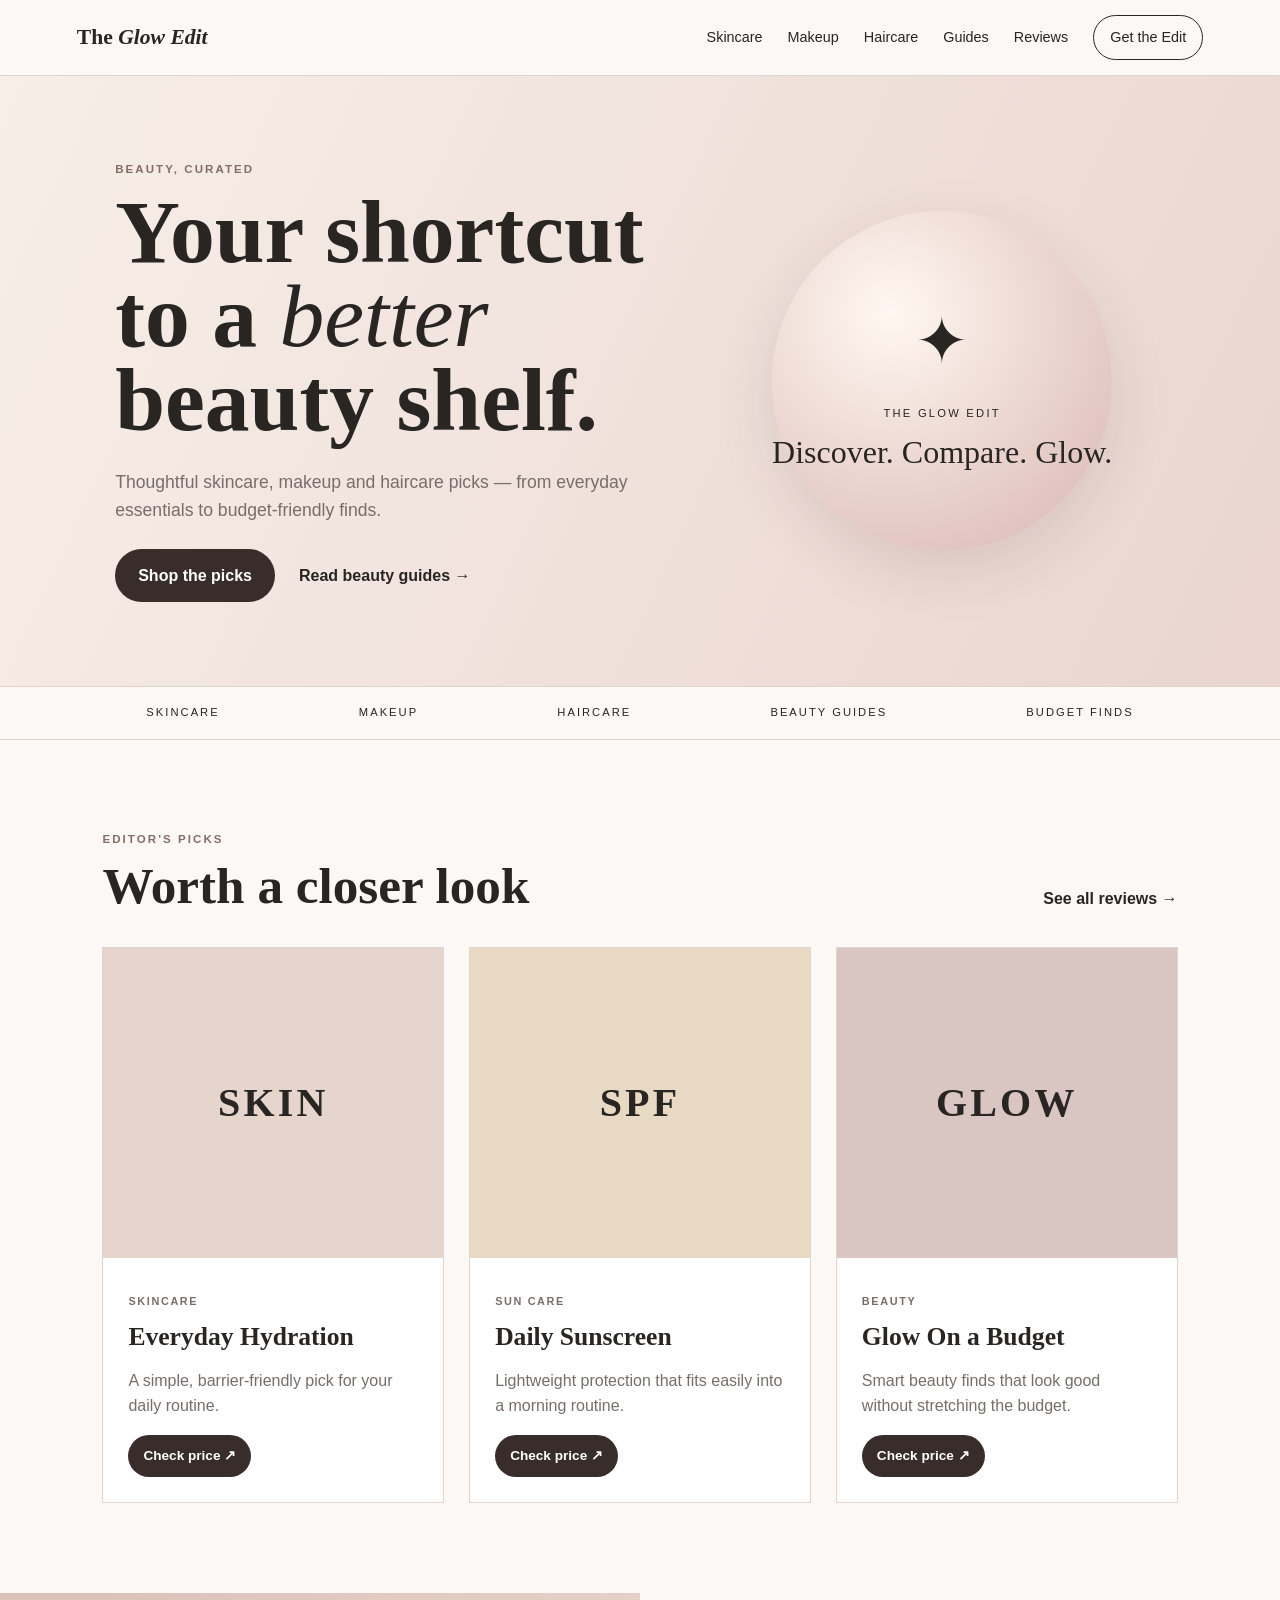
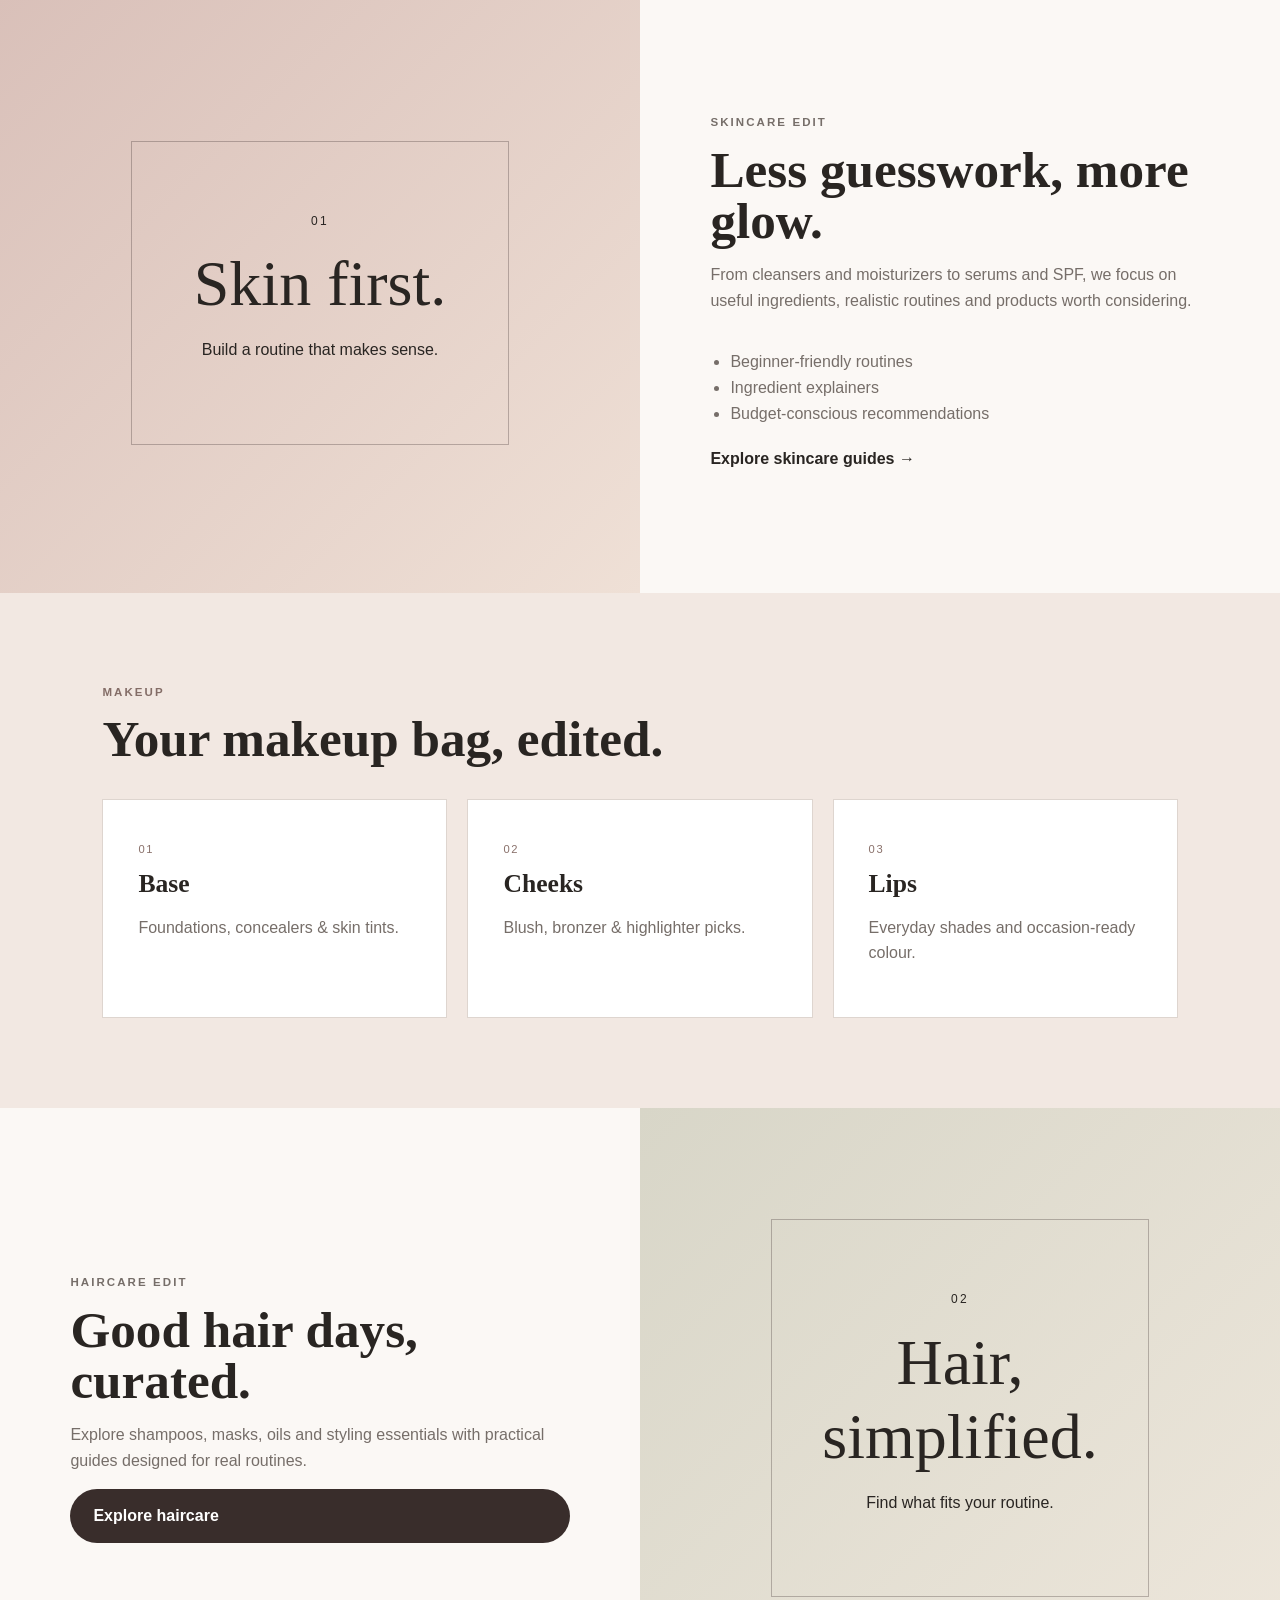
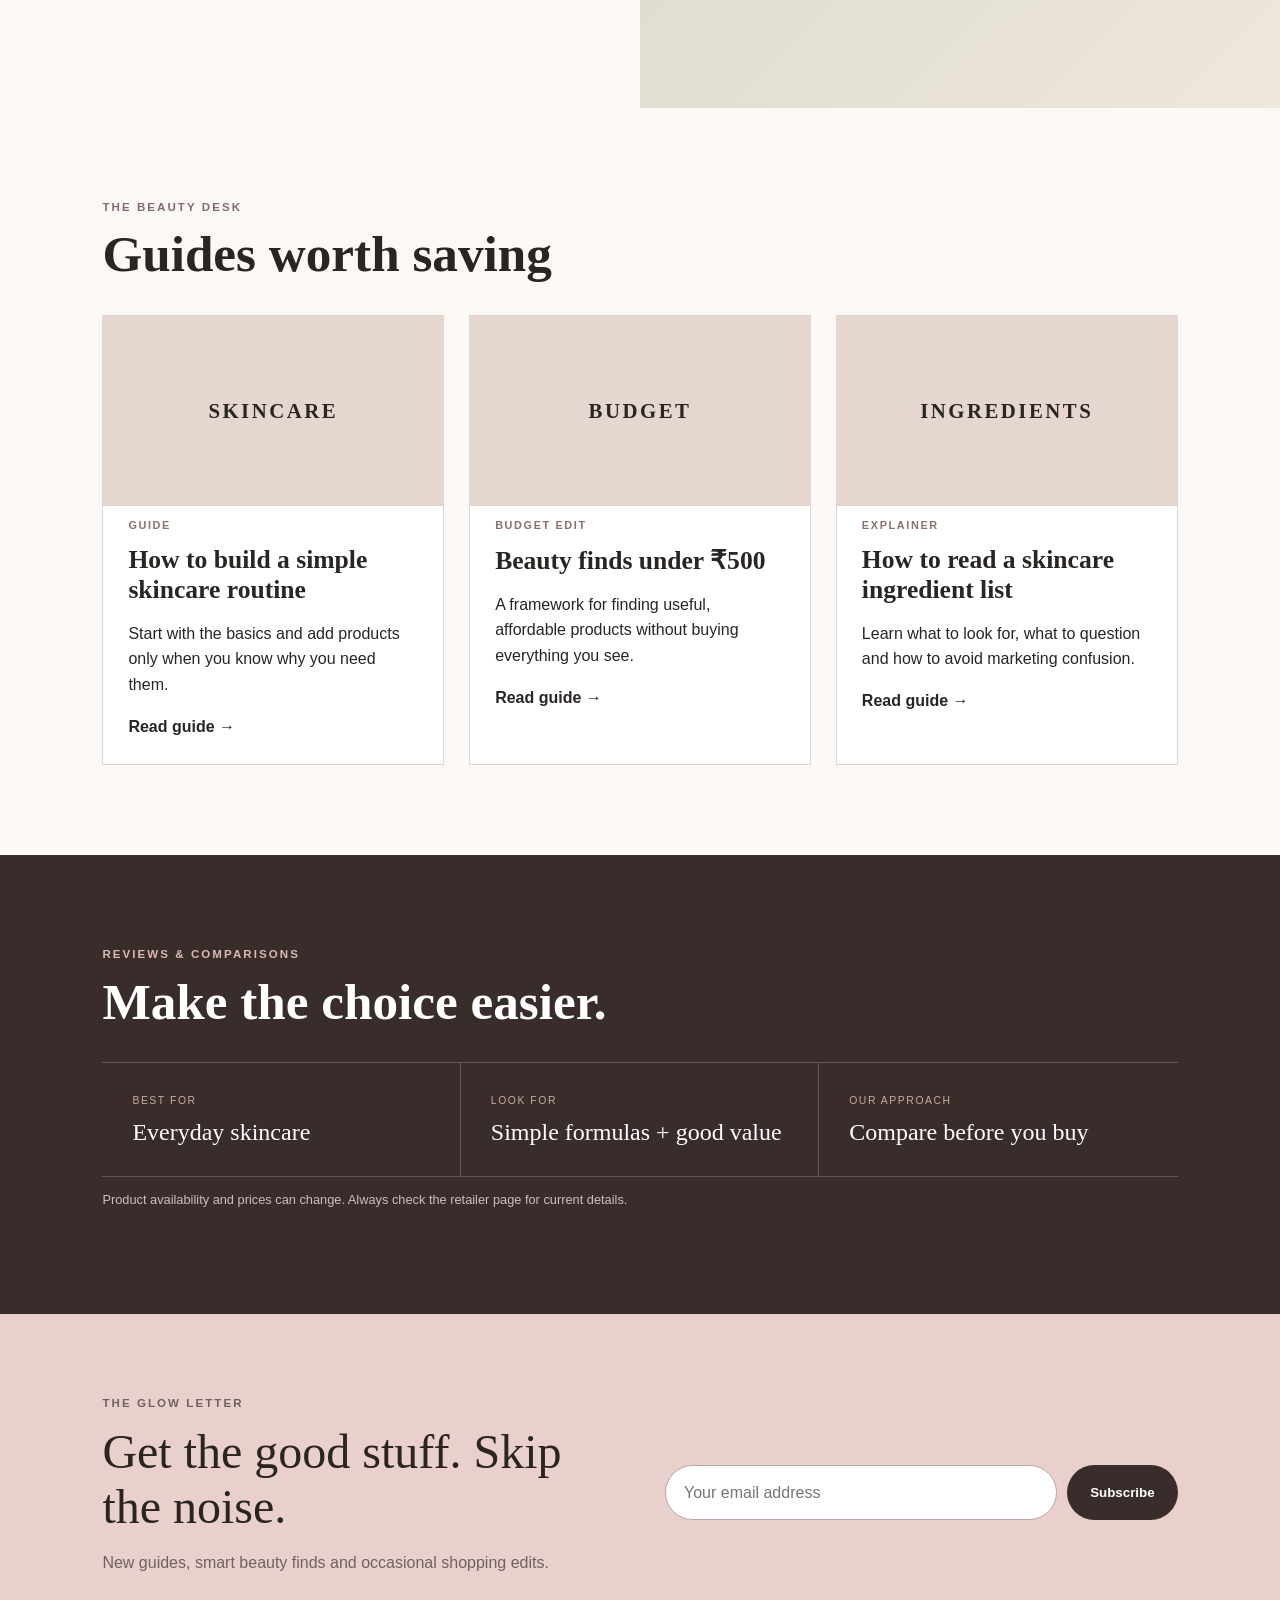
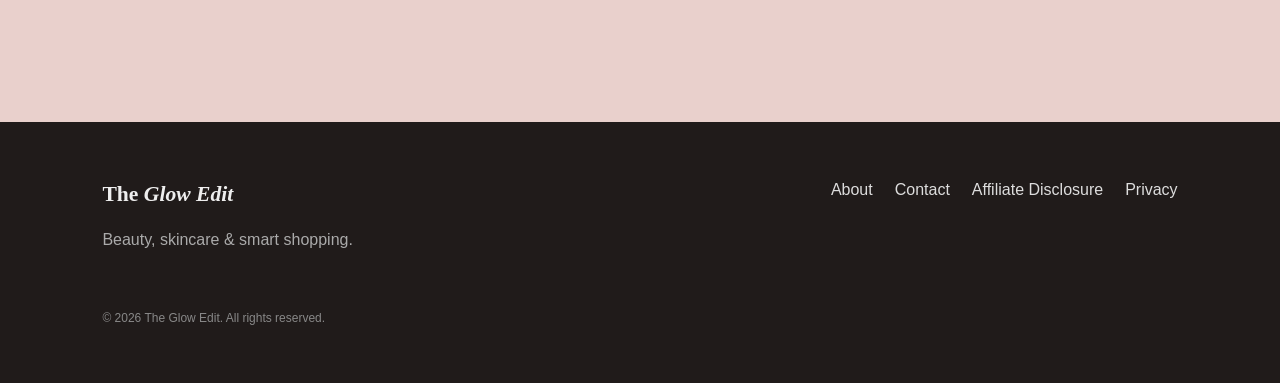
==== index.html @ 66f4ce57 "Add files via upload" ====
<!doctype html>
<html lang="en">
<head>
  <meta charset="utf-8">
  <meta name="viewport" content="width=device-width, initial-scale=1">
  <title>The Glow Edit — Beauty, Skincare & Smart Shopping</title>
  <meta name="description" content="The Glow Edit curates skincare, makeup and haircare recommendations, reviews and beauty guides.">
  <link rel="stylesheet" href="style.css">
</head>
<body>
<header class="site-header">
  <a class="brand" href="index.html">The <span>Glow Edit</span></a>
  <button class="menu-toggle" aria-label="Open menu">☰</button>
  <nav class="nav">
    <a href="#skincare">Skincare</a>
    <a href="#makeup">Makeup</a>
    <a href="#haircare">Haircare</a>
    <a href="#guides">Guides</a>
    <a href="#reviews">Reviews</a>
    <a class="nav-cta" href="#newsletter">Get the Edit</a>
  </nav>
</header>

<main>
<section class="hero">
  <div class="hero-copy">
    <p class="eyebrow">BEAUTY, CURATED</p>
    <h1>Your shortcut to a <em>better</em> beauty shelf.</h1>
    <p class="hero-text">Thoughtful skincare, makeup and haircare picks — from everyday essentials to budget-friendly finds.</p>
    <div class="hero-actions">
      <a class="button" href="#featured">Shop the picks</a>
      <a class="text-link" href="#guides">Read beauty guides →</a>
    </div>
  </div>
  <div class="hero-card">
    <div class="hero-circle">✦</div>
    <p>THE GLOW EDIT</p>
    <strong>Discover. Compare. Glow.</strong>
  </div>
</section>

<section class="ticker"><span>SKINCARE</span><span>MAKEUP</span><span>HAIRCARE</span><span>BEAUTY GUIDES</span><span>BUDGET FINDS</span></section>

<section id="featured" class="section">
  <div class="section-head">
    <div><p class="eyebrow">EDITOR'S PICKS</p><h2>Worth a closer look</h2></div>
    <a class="text-link" href="#reviews">See all reviews →</a>
  </div>
  <div class="product-grid">
    <article class="product-card">
      <div class="product-art art-1"><span>SKIN</span></div>
      <div class="product-body"><p class="category">SKINCARE</p><h3>Everyday Hydration</h3><p>A simple, barrier-friendly pick for your daily routine.</p><a class="button small" href="https://www.amazon.in/" target="_blank" rel="sponsored noopener">Check price ↗</a></div>
    </article>
    <article class="product-card">
      <div class="product-art art-2"><span>SPF</span></div>
      <div class="product-body"><p class="category">SUN CARE</p><h3>Daily Sunscreen</h3><p>Lightweight protection that fits easily into a morning routine.</p><a class="button small" href="https://www.amazon.in/" target="_blank" rel="sponsored noopener">Check price ↗</a></div>
    </article>
    <article class="product-card">
      <div class="product-art art-3"><span>GLOW</span></div>
      <div class="product-body"><p class="category">BEAUTY</p><h3>Glow On a Budget</h3><p>Smart beauty finds that look good without stretching the budget.</p><a class="button small" href="https://www.amazon.in/" target="_blank" rel="sponsored noopener">Check price ↗</a></div>
    </article>
  </div>
</section>

<section id="skincare" class="split-section">
  <div class="editorial-art"><div><span>01</span><h2>Skin first.</h2><p>Build a routine that makes sense.</p></div></div>
  <div class="split-copy"><p class="eyebrow">SKINCARE EDIT</p><h2>Less guesswork, more glow.</h2><p>From cleansers and moisturizers to serums and SPF, we focus on useful ingredients, realistic routines and products worth considering.</p><ul><li>Beginner-friendly routines</li><li>Ingredient explainers</li><li>Budget-conscious recommendations</li></ul><a class="text-link" href="#guides">Explore skincare guides →</a></div>
</section>

<section id="makeup" class="section soft">
  <div class="section-head"><div><p class="eyebrow">MAKEUP</p><h2>Your makeup bag, edited.</h2></div></div>
  <div class="mini-grid">
    <a class="mini-card" href="#reviews"><span>01</span><h3>Base</h3><p>Foundations, concealers & skin tints.</p></a>
    <a class="mini-card" href="#reviews"><span>02</span><h3>Cheeks</h3><p>Blush, bronzer & highlighter picks.</p></a>
    <a class="mini-card" href="#reviews"><span>03</span><h3>Lips</h3><p>Everyday shades and occasion-ready colour.</p></a>
  </div>
</section>

<section id="haircare" class="split-section reverse">
  <div class="split-copy"><p class="eyebrow">HAIRCARE EDIT</p><h2>Good hair days, curated.</h2><p>Explore shampoos, masks, oils and styling essentials with practical guides designed for real routines.</p><a class="button" href="#guides">Explore haircare</a></div>
  <div class="editorial-art hair-art"><div><span>02</span><h2>Hair, simplified.</h2><p>Find what fits your routine.</p></div></div>
</section>

<section id="guides" class="section">
  <div class="section-head"><div><p class="eyebrow">THE BEAUTY DESK</p><h2>Guides worth saving</h2></div></div>
  <div class="article-grid">
    <article class="article"><div class="article-image">SKINCARE</div><p class="category">GUIDE</p><h3>How to build a simple skincare routine</h3><p>Start with the basics and add products only when you know why you need them.</p><a class="text-link" href="guides.html#routine">Read guide →</a></article>
    <article class="article"><div class="article-image">BUDGET</div><p class="category">BUDGET EDIT</p><h3>Beauty finds under ₹500</h3><p>A framework for finding useful, affordable products without buying everything you see.</p><a class="text-link" href="guides.html#budget">Read guide →</a></article>
    <article class="article"><div class="article-image">INGREDIENTS</div><p class="category">EXPLAINER</p><h3>How to read a skincare ingredient list</h3><p>Learn what to look for, what to question and how to avoid marketing confusion.</p><a class="text-link" href="guides.html#ingredients">Read guide →</a></article>
  </div>
</section>

<section id="reviews" class="section dark">
  <div class="section-head"><div><p class="eyebrow">REVIEWS & COMPARISONS</p><h2>Make the choice easier.</h2></div></div>
  <div class="comparison">
    <div><span>BEST FOR</span><strong>Everyday skincare</strong></div>
    <div><span>LOOK FOR</span><strong>Simple formulas + good value</strong></div>
    <div><span>OUR APPROACH</span><strong>Compare before you buy</strong></div>
  </div>
  <p class="disclaimer">Product availability and prices can change. Always check the retailer page for current details.</p>
</section>

<section id="newsletter" class="newsletter">
  <div><p class="eyebrow">THE GLOW LETTER</p><h2>Get the good stuff. Skip the noise.</h2><p>New guides, smart beauty finds and occasional shopping edits.</p></div>
  <form onsubmit="subscribe(event)"><input id="email" type="email" placeholder="Your email address" required><button class="button" type="submit">Subscribe</button></form>
  <p id="form-message" class="form-message"></p>
</section>
</main>

<footer>
  <div class="footer-brand"><a class="brand" href="index.html">The <span>Glow Edit</span></a><p>Beauty, skincare & smart shopping.</p></div>
  <div class="footer-links"><a href="about.html">About</a><a href="contact.html">Contact</a><a href="disclosure.html">Affiliate Disclosure</a><a href="privacy.html">Privacy</a></div>
  <p class="copyright">© 2026 The Glow Edit. All rights reserved.</p>
</footer>
<script src="script.js"></script>
</body>
</html>
---- style.css ----
:root{--ink:#292522;--muted:#766e69;--paper:#fbf8f5;--cream:#f3e8df;--rose:#e8c8c4;--deep:#392d2b;--line:#ded5cf;--white:#fff}*{box-sizing:border-box}html{scroll-behavior:smooth}body{margin:0;background:var(--paper);color:var(--ink);font-family:Arial,Helvetica,sans-serif;line-height:1.6}a{color:inherit;text-decoration:none}.site-header{height:76px;padding:0 6%;display:flex;align-items:center;justify-content:space-between;border-bottom:1px solid var(--line);background:rgba(251,248,245,.95);position:sticky;top:0;z-index:10;backdrop-filter:blur(8px)}.brand{font-family:Georgia,serif;font-size:1.35rem;font-weight:700}.brand span{font-style:italic}.nav{display:flex;gap:25px;align-items:center;font-size:.9rem}.nav a:hover,.text-link:hover{opacity:.65}.nav-cta{padding:10px 16px;border:1px solid var(--ink);border-radius:30px}.menu-toggle{display:none;background:none;border:0;font-size:1.5rem}.hero{min-height:610px;padding:80px 9%;display:grid;grid-template-columns:1.1fr .9fr;align-items:center;gap:60px;background:linear-gradient(115deg,#f7eee8,#ead5d0)}.eyebrow{font-size:.72rem;letter-spacing:.18em;font-weight:700;margin:0 0 12px;color:#846d67}.hero h1{font:700 clamp(3.2rem,7vw,6.2rem)/.94 Georgia,serif;max-width:800px;margin:0}.hero h1 em{font-weight:400}.hero-text{max-width:570px;font-size:1.1rem;color:var(--muted);margin:25px 0}.hero-actions{display:flex;gap:24px;align-items:center}.button{display:inline-block;background:var(--deep);color:white;border:0;border-radius:30px;padding:14px 23px;font-weight:700;cursor:pointer}.button.small{padding:10px 15px;font-size:.85rem}.text-link{font-weight:700}.hero-card{aspect-ratio:1/1;max-width:430px;margin:auto;border-radius:50%;background:radial-gradient(circle at 35% 30%,#fff7f1,#d8b5b0);display:flex;flex-direction:column;justify-content:center;align-items:center;text-align:center;box-shadow:0 20px 60px rgba(65,45,40,.12)}.hero-circle{font-size:4rem;font-family:Georgia,serif}.hero-card p{letter-spacing:.2em;font-size:.7rem}.hero-card strong{font:2rem Georgia,serif}.ticker{display:flex;justify-content:space-around;padding:17px 6%;font-size:.7rem;letter-spacing:.18em;border-bottom:1px solid var(--line);border-top:1px solid var(--line)}.section{padding:90px 8%}.section.soft{background:#f2e8e2}.section-head{display:flex;justify-content:space-between;align-items:end;margin-bottom:35px}.section h2,.split-copy h2{font:700 clamp(2.2rem,4vw,4rem)/1 Georgia,serif;margin:0}.product-grid{display:grid;grid-template-columns:repeat(3,1fr);gap:25px}.product-card{background:white;border:1px solid var(--line)}.product-art{height:310px;display:flex;align-items:center;justify-content:center;font:700 2.5rem Georgia,serif;letter-spacing:.08em}.art-1{background:#e5d5cc}.art-2{background:#e7d9c4}.art-3{background:#d9c5c1}.product-body{padding:25px}.category{font-size:.68rem;letter-spacing:.15em;font-weight:700;color:#8a716b}.product-body h3,.article h3,.mini-card h3{font:700 1.6rem Georgia,serif;margin:8px 0}.product-body p{color:var(--muted)}.split-section{display:grid;grid-template-columns:1fr 1fr;min-height:600px}.split-section.reverse .split-copy{order:1}.split-section.reverse .editorial-art{order:2}.editorial-art{background:linear-gradient(135deg,#d9c0b9,#efe0d6);display:flex;align-items:center;justify-content:center;text-align:center;padding:50px}.editorial-art div{border:1px solid rgba(57,45,43,.3);padding:65px 50px;width:70%;max-width:420px}.editorial-art span{letter-spacing:.2em;font-size:.75rem}.editorial-art h2{font:4rem Georgia,serif;margin:15px 0}.split-copy{padding:90px 11%;display:flex;flex-direction:column;justify-content:center}.split-copy p{max-width:550px;color:var(--muted)}.split-copy ul{padding-left:20px;color:var(--muted);margin:20px 0}.hair-art{background:linear-gradient(135deg,#d8d6c8,#eee7dc)}.mini-grid{display:grid;grid-template-columns:repeat(3,1fr);gap:20px}.mini-card{padding:35px;background:#fff;border:1px solid var(--line);transition:.2s}.mini-card:hover{transform:translateY(-4px)}.mini-card span{font-size:.7rem;letter-spacing:.15em;color:#8a716b}.mini-card p{color:var(--muted)}.article-grid{display:grid;grid-template-columns:repeat(3,1fr);gap:25px}.article{background:white;border:1px solid var(--line);padding-bottom:25px}.article>*:not(.article-image){margin-left:25px;margin-right:25px}.article-image{height:190px;background:#e5d7d0;display:flex;align-items:center;justify-content:center;font:700 1.3rem Georgia,serif;letter-spacing:.12em}.dark{background:var(--deep);color:white}.dark .eyebrow{color:#d9b9b2}.comparison{display:grid;grid-template-columns:repeat(3,1fr);border-top:1px solid #665652;border-bottom:1px solid #665652;margin-top:30px}.comparison div{padding:30px;border-right:1px solid #665652}.comparison div:last-child{border-right:0}.comparison span{display:block;font-size:.65rem;letter-spacing:.15em;color:#c9aaa4}.comparison strong{display:block;font:1.5rem Georgia,serif;margin-top:10px}.disclaimer{color:#cdbebb;font-size:.8rem}.newsletter{padding:80px 8%;display:grid;grid-template-columns:1fr 1fr;gap:50px;align-items:center;background:#e9d0cc}.newsletter h2{font:3rem Georgia,serif;margin:0}.newsletter p{color:#6e625f}.newsletter form{display:flex;gap:10px}.newsletter input{flex:1;border:1px solid #b9a6a0;background:white;border-radius:30px;padding:14px 18px;font:inherit}.form-message{grid-column:2;margin:0!important}.page{max-width:950px;margin:auto;padding:90px 7%;min-height:70vh}.page h1{font:700 clamp(3rem,7vw,5.5rem)/1 Georgia,serif;margin:0 0 20px}.lead{font-size:1.2rem;color:var(--muted);max-width:720px}.prose{margin-top:45px;max-width:760px}.prose h3{font:1.7rem Georgia,serif;margin-top:35px}.guide{border-top:1px solid var(--line);padding:50px 0}.guide h2{font:2.4rem Georgia,serif}.guide p,.guide li{color:var(--muted)}.contact-box{margin-top:35px;background:white;border:1px solid var(--line);padding:30px;max-width:600px}footer{padding:55px 8%;background:#201b1a;color:#eee;display:grid;grid-template-columns:1fr 1fr;gap:30px}.footer-brand p{color:#aaa}.footer-links{display:flex;justify-content:flex-end;gap:22px;flex-wrap:wrap;color:#ddd}.copyright{grid-column:1/-1;color:#888;font-size:.75rem;margin:10px 0 0}@media(max-width:800px){.site-header{height:68px}.menu-toggle{display:block}.nav{display:none;position:absolute;left:0;right:0;top:68px;background:var(--paper);padding:20px 6%;flex-direction:column;align-items:flex-start;border-bottom:1px solid var(--line)}.nav.open{display:flex}.hero{grid-template-columns:1fr;padding:60px 7%;min-height:auto}.hero-card{width:70%;margin-top:20px}.ticker{overflow:hidden;gap:35px;justify-content:flex-start;white-space:nowrap}.product-grid,.article-grid,.mini-grid{grid-template-columns:1fr}.split-section{grid-template-columns:1fr}.split-section.reverse .split-copy,.split-section.reverse .editorial-art{order:initial}.editorial-art{min-height:420px}.split-copy{padding:65px 8%}.section{padding:65px 7%}.section-head{align-items:start;gap:15px;flex-direction:column}.comparison{grid-template-columns:1fr}.comparison div{border-right:0;border-bottom:1px solid #665652}.newsletter{grid-template-columns:1fr;padding:65px 7%}.newsletter h2{font-size:2.4rem}.newsletter form{flex-direction:column}.form-message{grid-column:1}.footer-links{justify-content:flex-start}footer{grid-template-columns:1fr}.copyright{grid-column:1}}
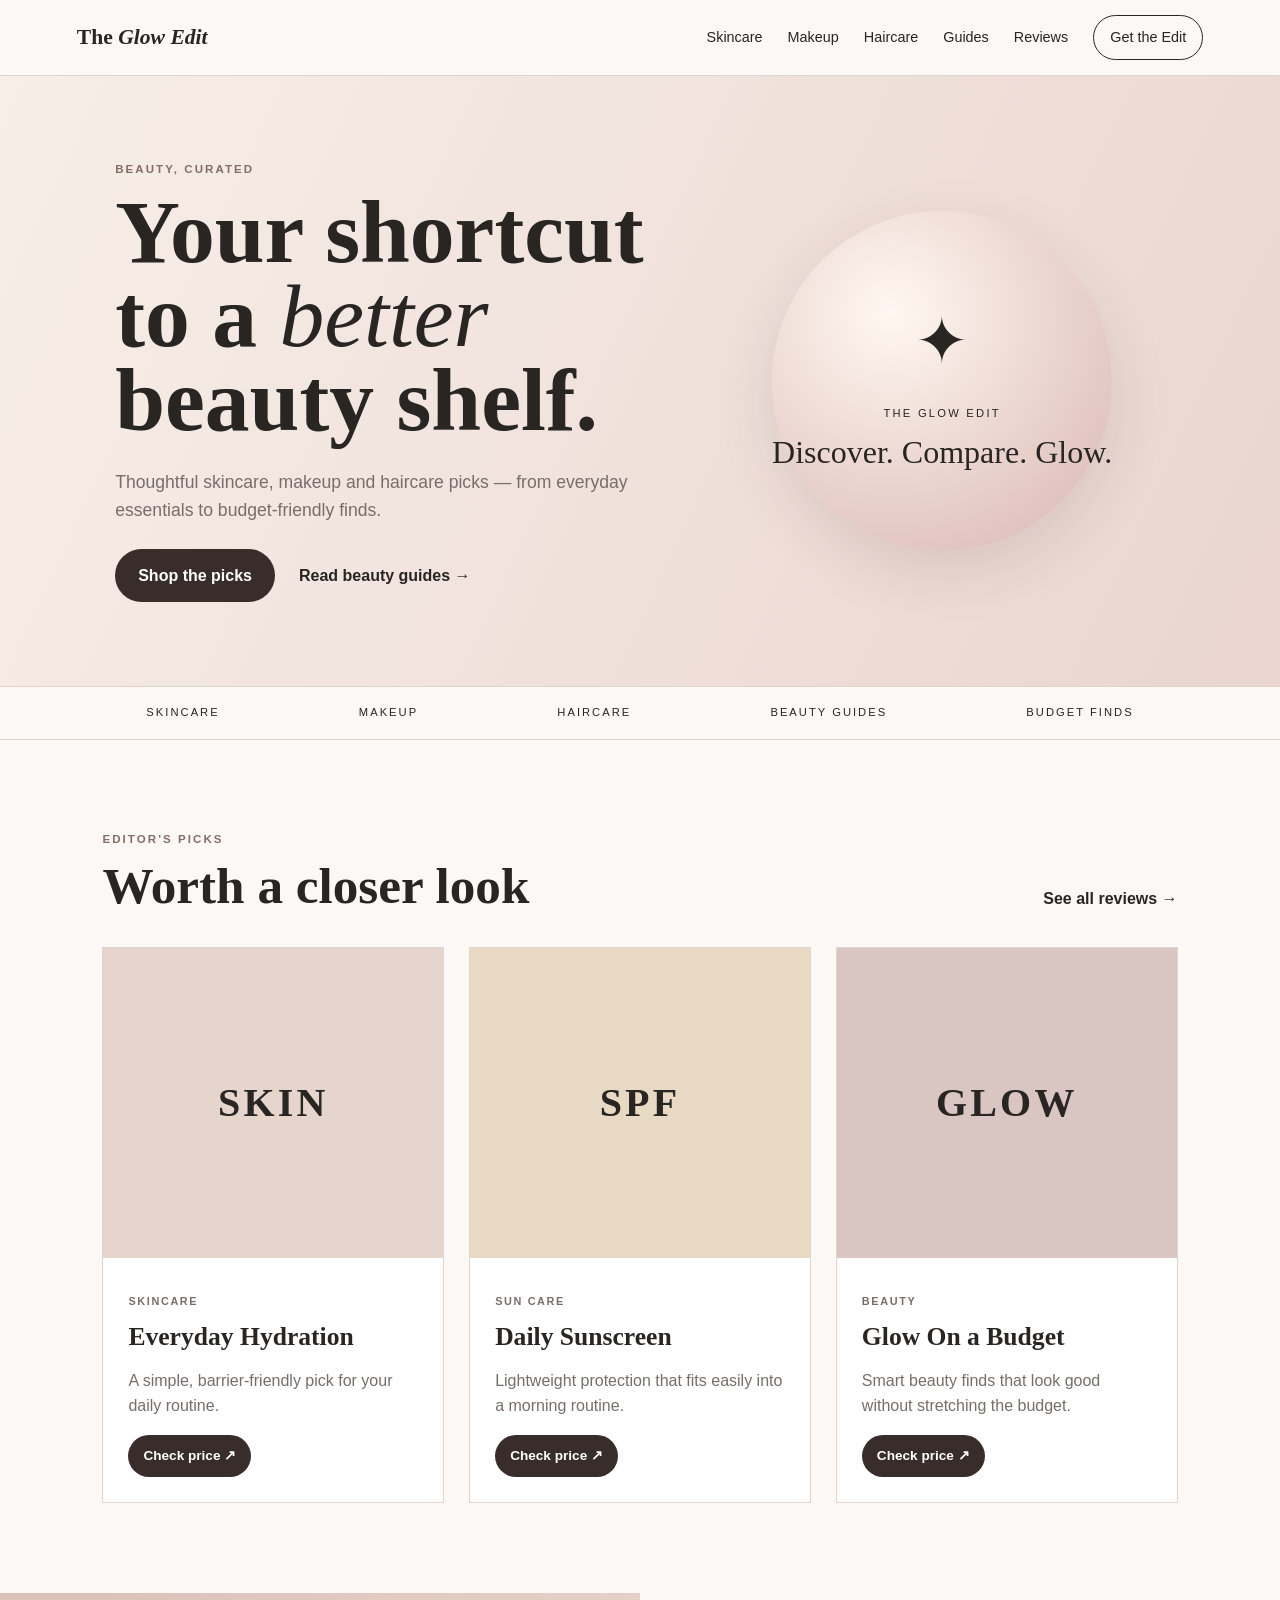
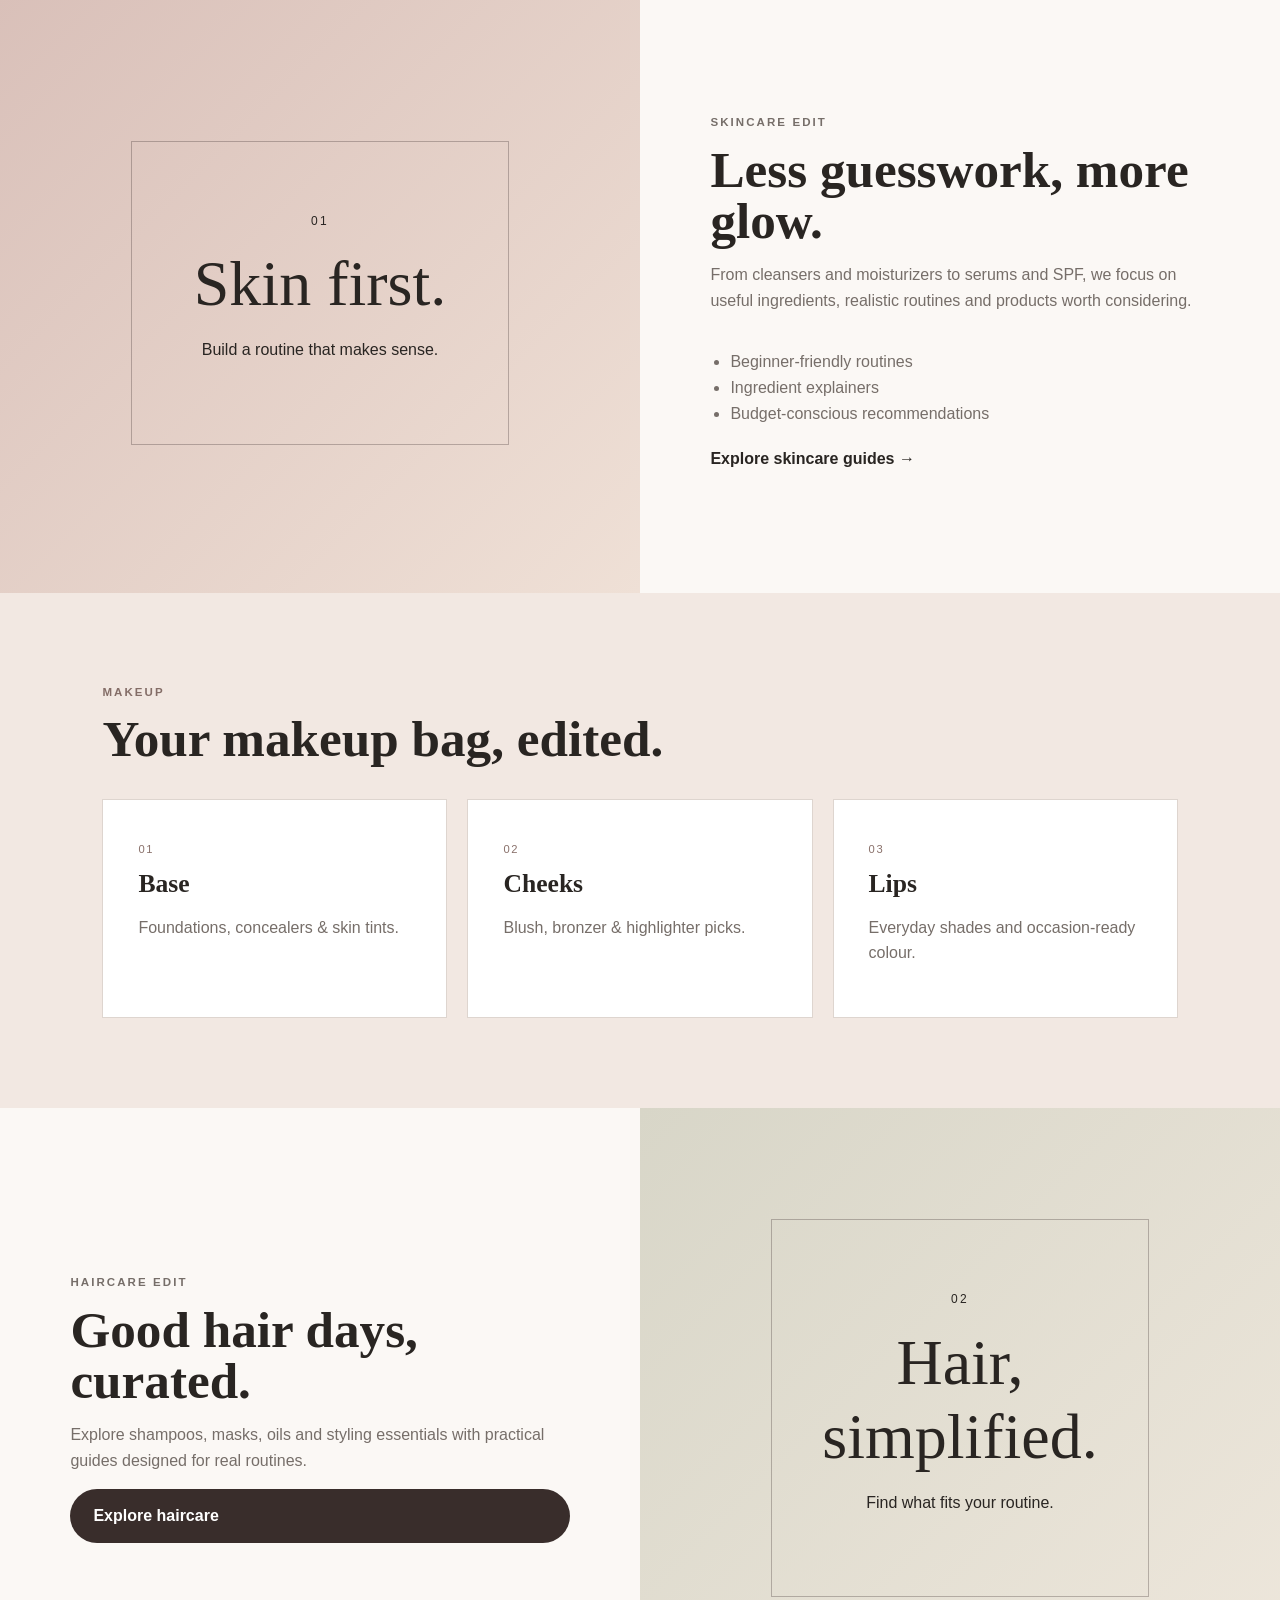
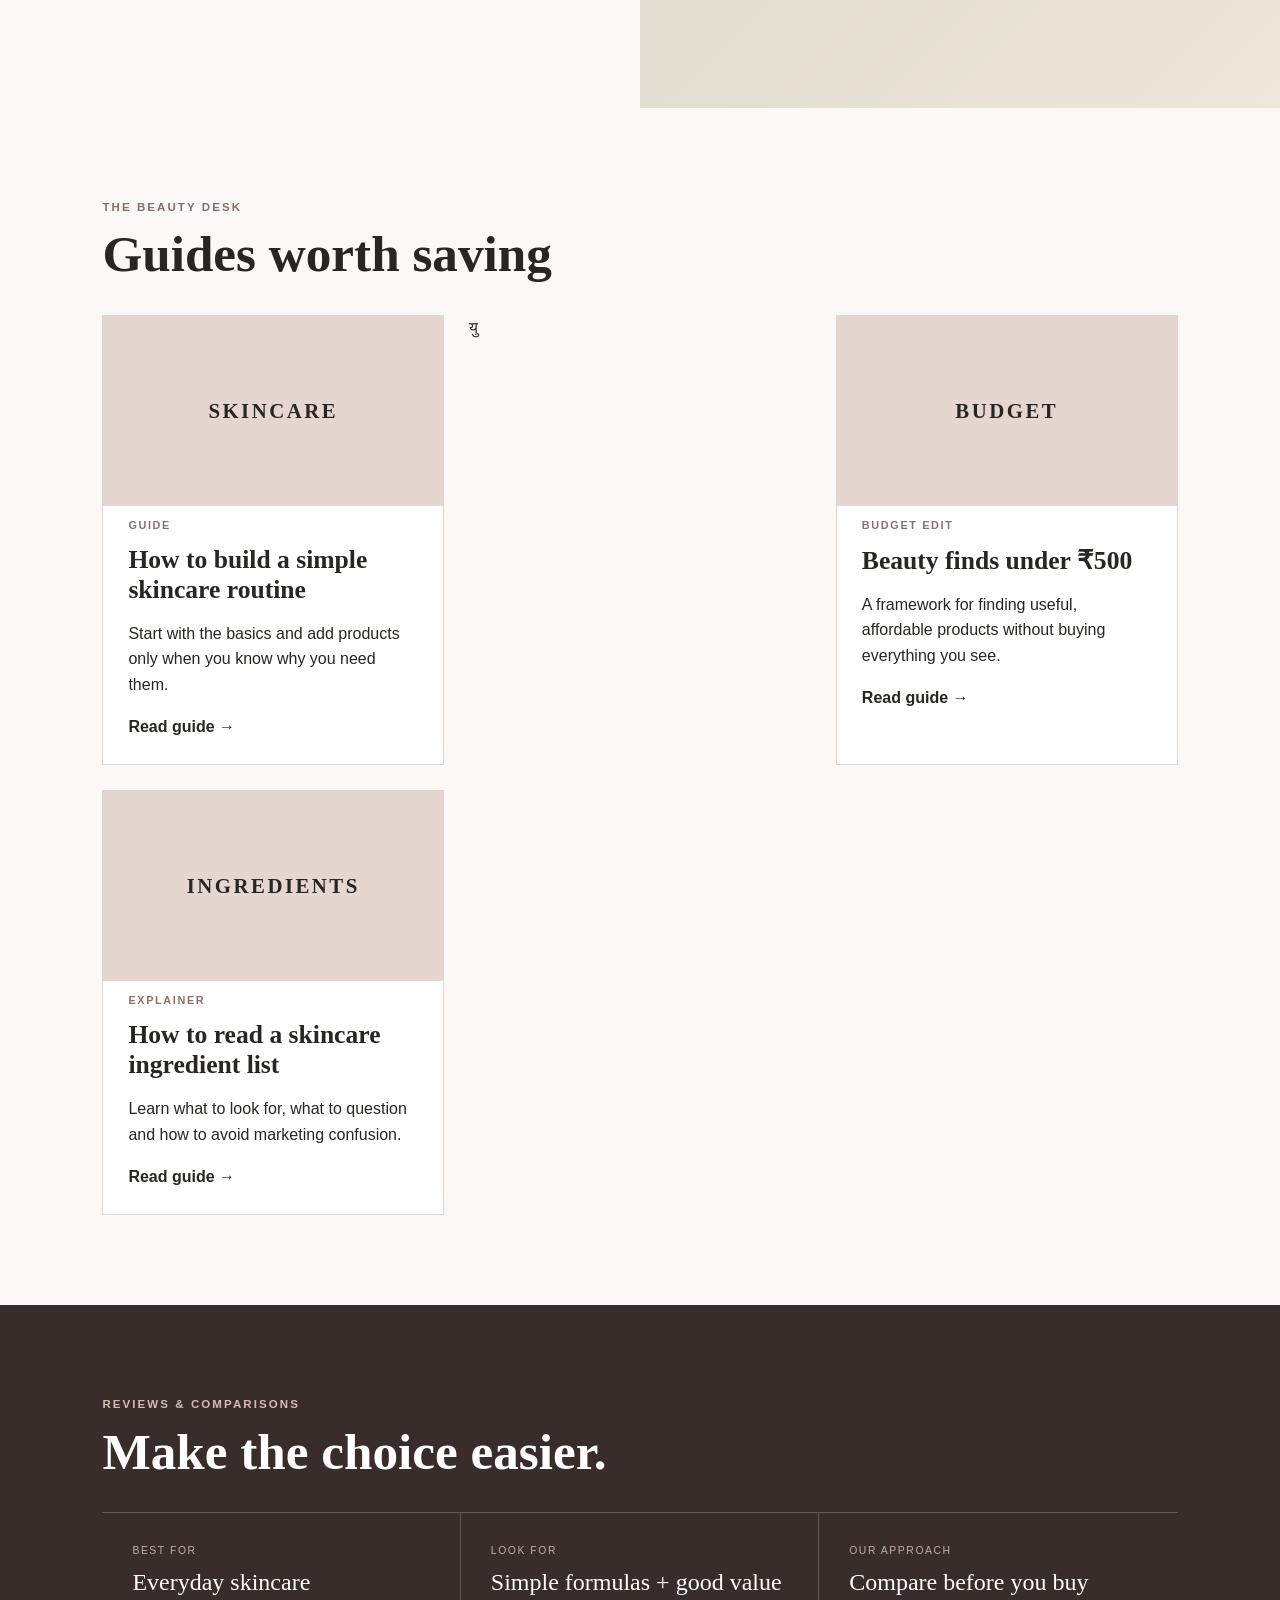
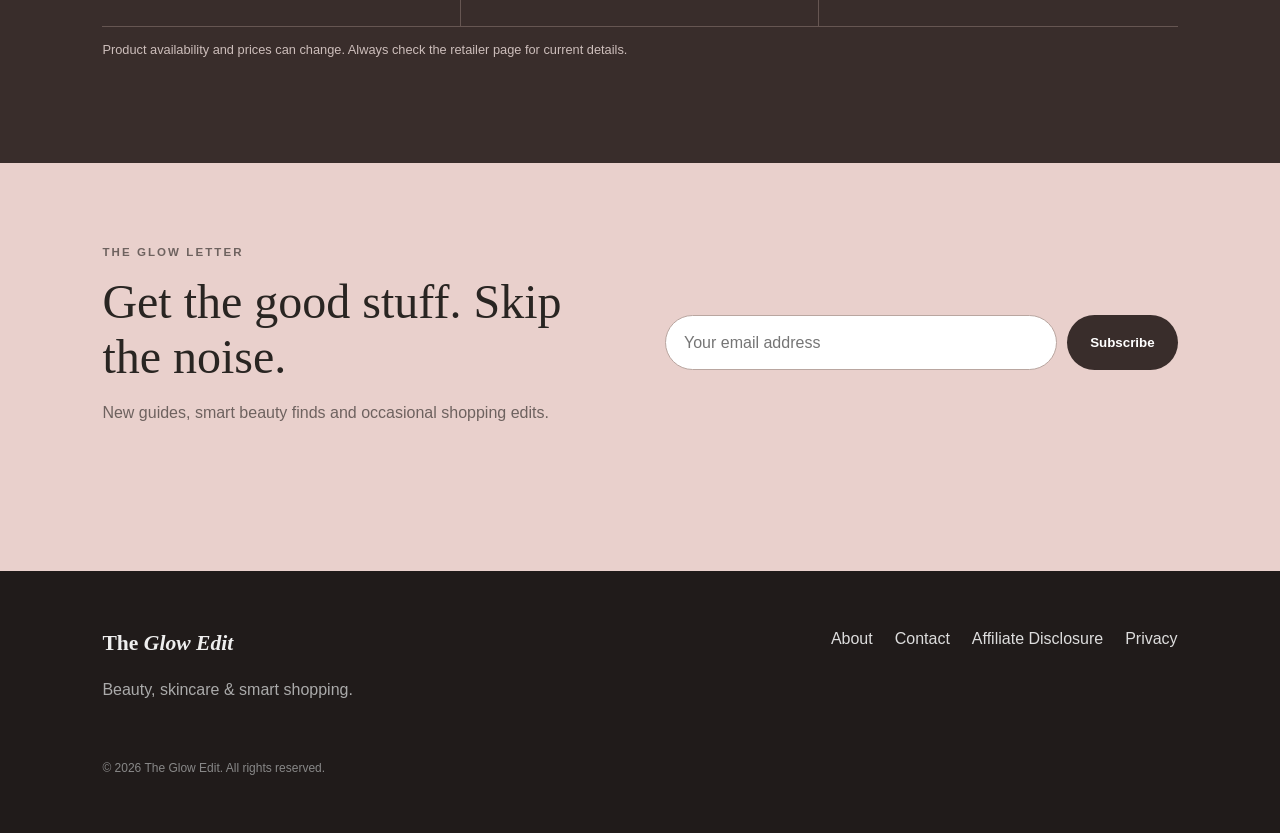
==== commit 1be17097: "Update product links in index.html" ====
--- a/index.html
+++ b/index.html
@@ -49,11 +49,11 @@
   <div class="product-grid">
     <article class="product-card">
       <div class="product-art art-1"><span>SKIN</span></div>
-      <div class="product-body"><p class="category">SKINCARE</p><h3>Everyday Hydration</h3><p>A simple, barrier-friendly pick for your daily routine.</p><a class="button small" href="https://www.amazon.in/" target="_blank" rel="sponsored noopener">Check price ↗</a></div>
+      <div class="product-body"><p class="category">SKINCARE</p><h3>Everyday Hydration</h3><p>A simple, barrier-friendly pick for your daily routine.</p><a class="button small" href=https://link.amazon/B0gGXLlTG target="_blank" rel="sponsored noopener">Check price ↗</a></div>
     </article>
     <article class="product-card">
       <div class="product-art art-2"><span>SPF</span></div>
-      <div class="product-body"><p class="category">SUN CARE</p><h3>Daily Sunscreen</h3><p>Lightweight protection that fits easily into a morning routine.</p><a class="button small" href="https://www.amazon.in/" target="_blank" rel="sponsored noopener">Check price ↗</a></div>
+      <div class="product-body"><p class="category">SUN CARE</p><h3>Daily Sunscreen</h3><p>Lightweight protection that fits easily into a morning routine.</p><a class="button small" href=https://link.amazon/B0gGXLlTG target="_blank" rel="sponsored noopener">Check price ↗</a></div>
     </article>
     <article class="product-card">
       <div class="product-art art-3"><span>GLOW</span></div>
@@ -85,7 +85,7 @@
   <div class="section-head"><div><p class="eyebrow">THE BEAUTY DESK</p><h2>Guides worth saving</h2></div></div>
   <div class="article-grid">
     <article class="article"><div class="article-image">SKINCARE</div><p class="category">GUIDE</p><h3>How to build a simple skincare routine</h3><p>Start with the basics and add products only when you know why you need them.</p><a class="text-link" href="guides.html#routine">Read guide →</a></article>
-    <article class="article"><div class="article-image">BUDGET</div><p class="category">BUDGET EDIT</p><h3>Beauty finds under ₹500</h3><p>A framework for finding useful, affordable products without buying everything you see.</p><a class="text-link" href="guides.html#budget">Read guide →</a></article>
+ यु   <article class="article"><div class="article-image">BUDGET</div><p class="category">BUDGET EDIT</p><h3>Beauty finds under ₹500</h3><p>A framework for finding useful, affordable products without buying everything you see.</p><a class="text-link" href="guides.html#budget">Read guide →</a></article>
     <article class="article"><div class="article-image">INGREDIENTS</div><p class="category">EXPLAINER</p><h3>How to read a skincare ingredient list</h3><p>Learn what to look for, what to question and how to avoid marketing confusion.</p><a class="text-link" href="guides.html#ingredients">Read guide →</a></article>
   </div>
 </section>
@@ -114,4 +114,4 @@
 </footer>
 <script src="script.js"></script>
 </body>
-</html>+</html>
